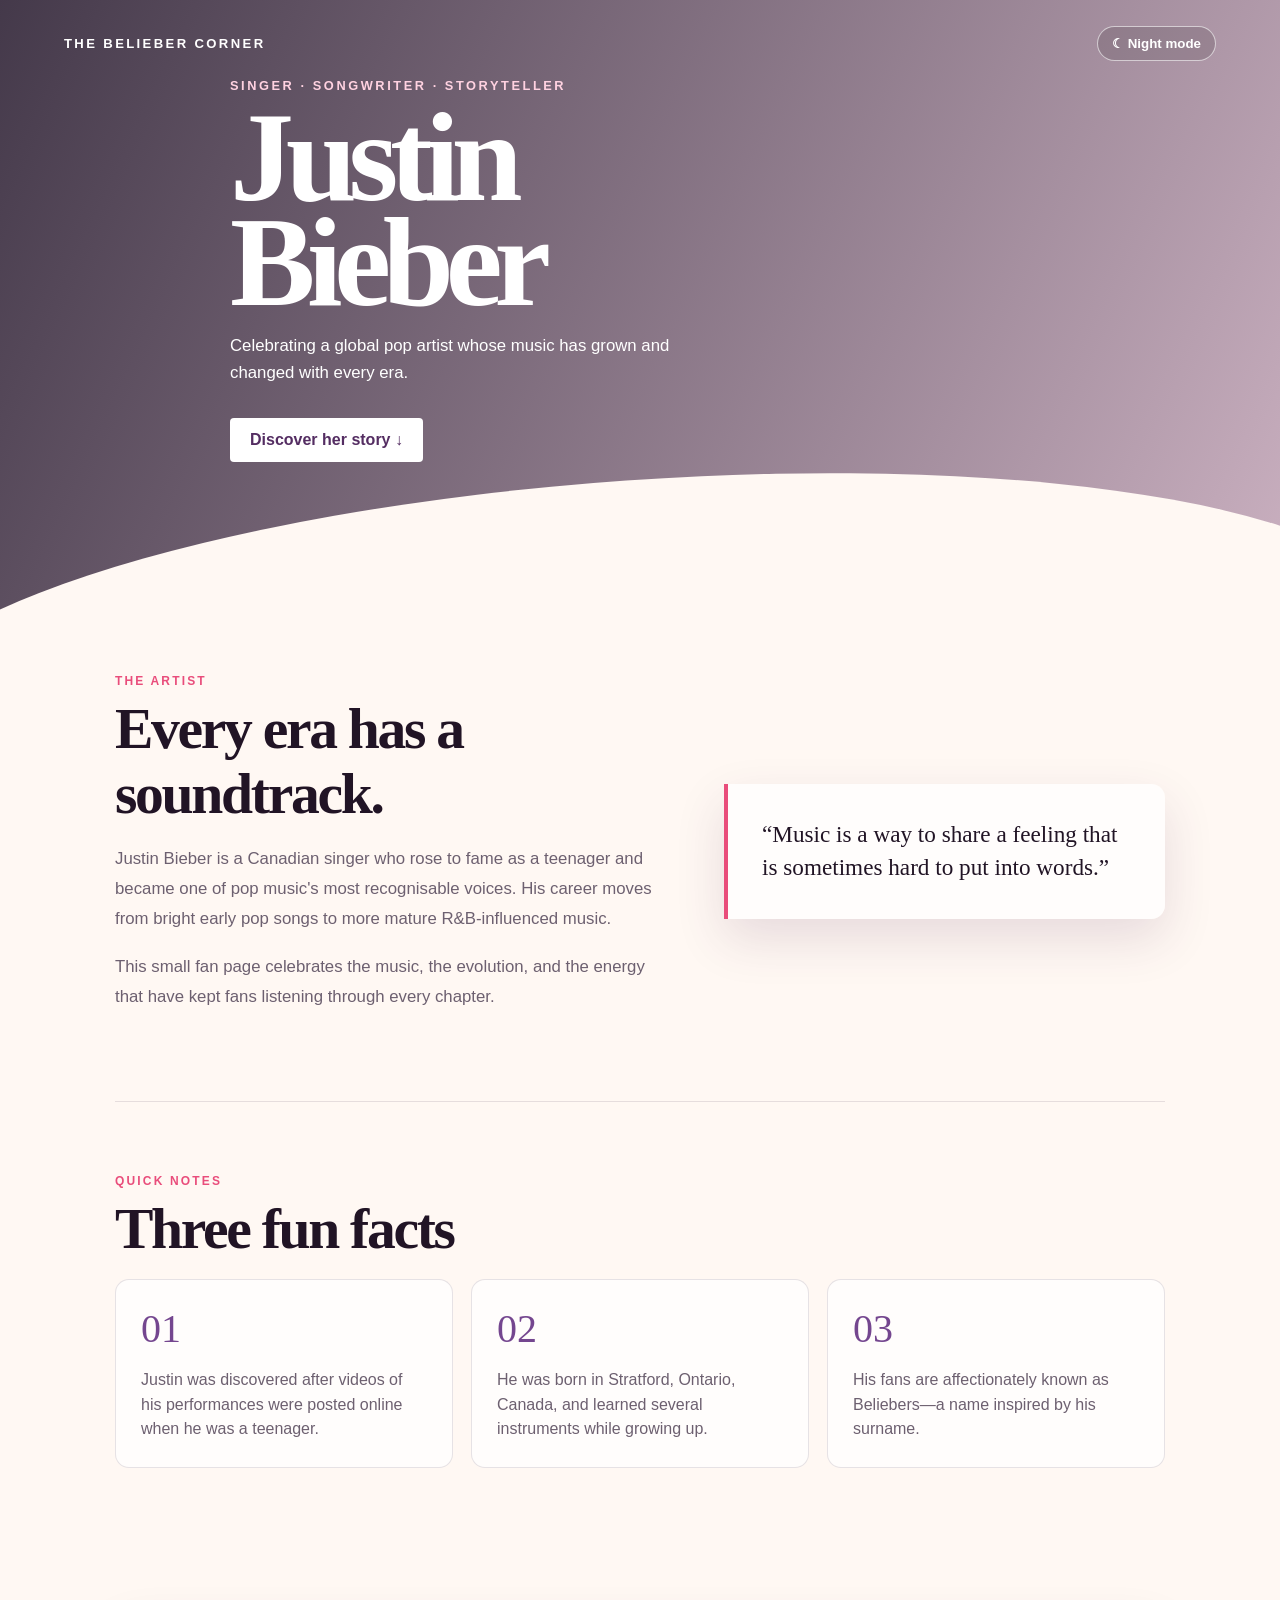
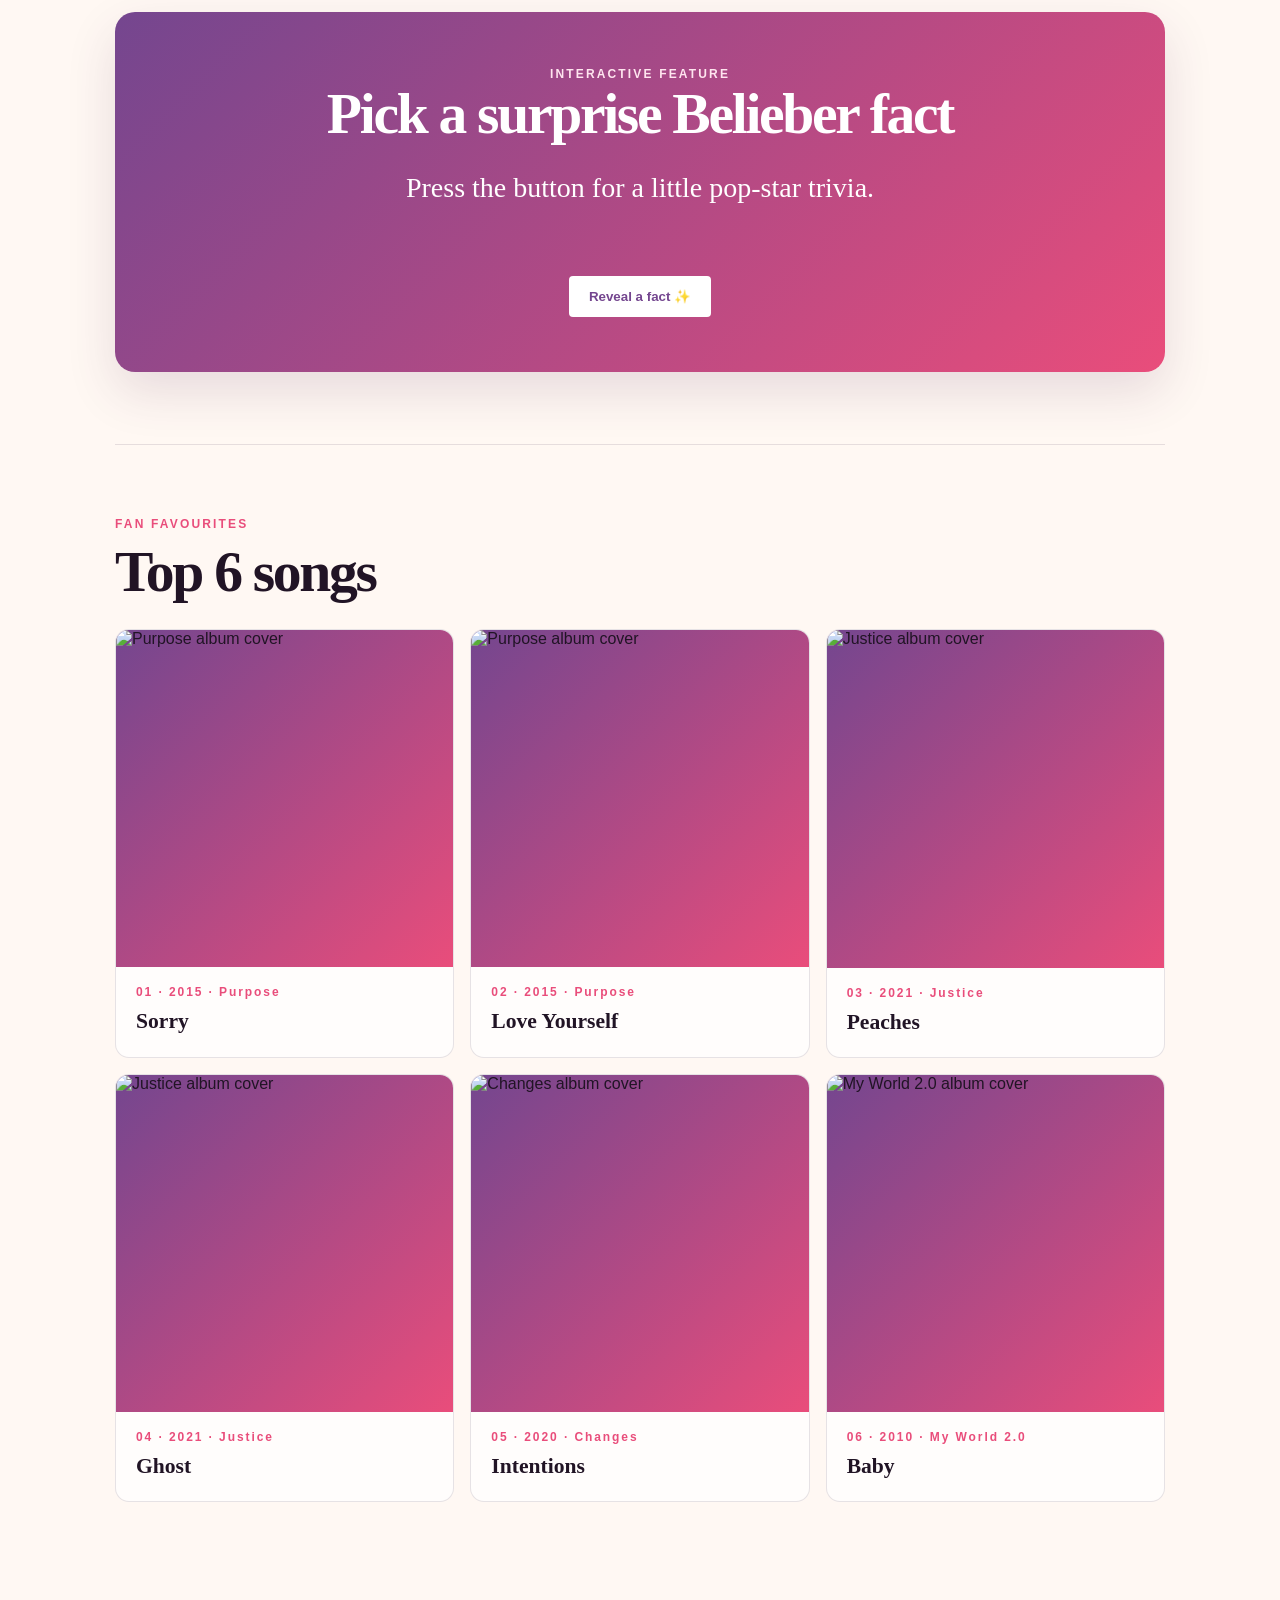
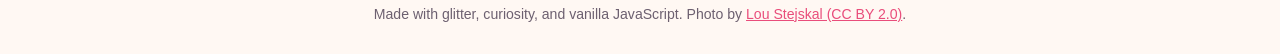
==== fanpage.html @ 817105a3 "Add Justin Bieber fan page" ====
<!DOCTYPE html>
<html lang="en">
<head>
  <meta charset="UTF-8">
  <meta name="viewport" content="width=device-width, initial-scale=1.0">
  <title>Justin Bieber | Fan Page</title>
  <style>
    :root {
      --ink: #211425;
      --paper: #fff8f3;
      --card: rgba(255, 255, 255, .74);
      --pink: #e94d7b;
      --purple: #74468f;
      --muted: #6d6070;
      --line: rgba(48, 25, 56, .12);
      --shadow: 0 20px 50px rgba(84, 39, 83, .14);
    }
    body.night {
      --ink: #fff5fc;
      --paper: #1c1525;
      --card: rgba(41, 29, 52, .78);
      --pink: #ff86ae;
      --purple: #c99cff;
      --muted: #d1c4d4;
      --line: rgba(255,255,255,.16);
      --shadow: 0 20px 50px rgba(0,0,0,.35);
    }
    * { box-sizing: border-box; }
    html { scroll-behavior: smooth; }
    body { margin: 0; color: var(--ink); background: var(--paper); font-family: Arial, Helvetica, sans-serif; transition: background .35s, color .35s; }
    .hero { min-height: 630px; position: relative; overflow: hidden; display: grid; align-items: center; background: linear-gradient(115deg, rgba(27,15,37,.82), rgba(105,43,98,.35)), url('https://live.staticflickr.com/1491/26577668795_113d9d55ae_o.jpg') center 28% / cover; color: white; }
    .hero::after { content: ''; position: absolute; inset: auto -10% -240px; height: 390px; background: var(--paper); border-radius: 50% 50% 0 0; transform: rotate(-4deg); }
    nav { position: absolute; top: 0; left: 0; right: 0; z-index: 2; display: flex; justify-content: space-between; align-items: center; padding: 26px max(5vw, 28px); }
    .logo { letter-spacing: .18em; font-weight: 800; font-size: .82rem; }
    .theme { border: 1px solid rgba(255,255,255,.6); border-radius: 999px; color: white; padding: 9px 14px; background: rgba(0,0,0,.12); cursor: pointer; font-weight: bold; }
    .hero-content { position: relative; z-index: 1; width: min(820px, 90vw); margin: 50px auto 140px; }
    .eyebrow { font-size: .8rem; letter-spacing: .2em; font-weight: bold; text-transform: uppercase; color: #ffd2e1; }
    h1 { margin: 12px 0; max-width: 600px; font-family: Georgia, 'Times New Roman', serif; font-size: clamp(4rem, 11vw, 8rem); line-height: .82; letter-spacing: -.065em; }
    .hero p { max-width: 440px; line-height: 1.65; font-size: 1.05rem; }
    .button { display: inline-block; margin-top: 14px; padding: 13px 20px; background: #fff; color: #542d62; border: 0; border-radius: 4px; text-decoration: none; cursor: pointer; font-weight: 800; transition: transform .2s; }
    .button:hover { transform: translateY(-3px); }
    main { width: min(1050px, 90vw); margin: -28px auto 0; position: relative; z-index: 3; }
    section { padding: 72px 0; }
    .section-label { text-transform: uppercase; color: var(--pink); font-size: .75rem; letter-spacing: .18em; font-weight: 800; }
    h2 { margin: 8px 0 18px; font-family: Georgia, 'Times New Roman', serif; font-size: clamp(2.25rem, 5vw, 3.6rem); letter-spacing: -.04em; }
    .intro { display: grid; grid-template-columns: 1.1fr .9fr; gap: 70px; align-items: center; }
    .intro p { line-height: 1.8; color: var(--muted); font-size: 1.05rem; }
    .quote { padding: 34px; border-left: 4px solid var(--pink); background: var(--card); box-shadow: var(--shadow); border-radius: 0 14px 14px 0; font-family: Georgia, serif; font-size: 1.45rem; line-height: 1.45; }
    .facts { border-top: 1px solid var(--line); }
    .fact-grid { display: grid; grid-template-columns: repeat(3, 1fr); gap: 18px; }
    .fact { min-height: 175px; padding: 25px; border: 1px solid var(--line); border-radius: 14px; background: var(--card); transition: transform .25s, border-color .25s; }
    .fact:hover { transform: translateY(-7px); border-color: var(--pink); }
    .fact-number { font-family: Georgia, serif; font-size: 2.5rem; color: var(--purple); }
    .fact p { margin-bottom: 0; line-height: 1.55; color: var(--muted); }
    .songs { border-top: 1px solid var(--line); }
    .song-list { padding: 0; margin: 25px 0 0; list-style: none; display: grid; grid-template-columns: repeat(3, 1fr); gap: 16px; }
    .song { overflow: hidden; border-radius: 14px; background: var(--card); border: 1px solid var(--line); }
    .cover { display: block; width: 100%; aspect-ratio: 1; object-fit: cover; background: linear-gradient(135deg, var(--purple), var(--pink)); }
    .song-info { padding: 18px 20px 22px; }
    .song span { display: block; color: var(--pink); font-size: .75rem; font-weight: bold; letter-spacing: .16em; }
    .song strong { display: block; margin-top: 10px; font-family: Georgia, serif; font-size: 1.35rem; }
    .interactive { text-align: center; border-radius: 20px; padding: 55px 26px; background: linear-gradient(135deg, var(--purple), var(--pink)); color: white; box-shadow: var(--shadow); }
    .interactive h2 { margin-top: 0; }
    #fact-display { min-height: 72px; max-width: 690px; margin: 22px auto; font-family: Georgia, serif; font-size: clamp(1.25rem, 3vw, 1.75rem); line-height: 1.45; }
    .interactive .button { color: var(--purple); }
    footer { padding: 32px; text-align: center; color: var(--muted); font-size: .88rem; }
    footer a { color: var(--pink); }
    @media (max-width: 700px) { .hero { min-height: 570px; background-position: 60% center; } .intro, .fact-grid, .song-list { grid-template-columns: 1fr; } .intro { gap: 28px; } section { padding: 48px 0; } }
  </style>
</head>
<body>
  <header class="hero">
    <nav><span class="logo">THE BELIEBER CORNER</span><button class="theme" id="theme-toggle" aria-label="Toggle color theme">☾ Night mode</button></nav>
    <div class="hero-content">
      <div class="eyebrow">Singer · Songwriter · Storyteller</div>
      <h1>Justin<br>Bieber</h1>
      <p>Celebrating a global pop artist whose music has grown and changed with every era.</p>
      <a class="button" href="#discover">Discover her story ↓</a>
    </div>
  </header>
  <main>
    <section class="intro" id="discover">
      <div><div class="section-label">The Artist</div><h2>Every era has a soundtrack.</h2><p>Justin Bieber is a Canadian singer who rose to fame as a teenager and became one of pop music's most recognisable voices. His career moves from bright early pop songs to more mature R&amp;B-influenced music.</p><p>This small fan page celebrates the music, the evolution, and the energy that have kept fans listening through every chapter.</p></div>
      <aside class="quote">“Music is a way to share a feeling that is sometimes hard to put into words.”</aside>
    </section>
    <section class="facts"><div class="section-label">Quick notes</div><h2>Three fun facts</h2>
      <div class="fact-grid">
        <article class="fact"><div class="fact-number">01</div><p>Justin was discovered after videos of his performances were posted online when he was a teenager.</p></article>
        <article class="fact"><div class="fact-number">02</div><p>He was born in Stratford, Ontario, Canada, and learned several instruments while growing up.</p></article>
        <article class="fact"><div class="fact-number">03</div><p>His fans are affectionately known as Beliebers—a name inspired by his surname.</p></article>
      </div>
    </section>
    <section><div class="interactive"><div class="section-label" style="color:#ffe5ef">Interactive feature</div><h2>Pick a surprise Belieber fact</h2><p id="fact-display" aria-live="polite">Press the button for a little pop-star trivia.</p><button class="button" id="fact-button">Reveal a fact ✨</button></div></section>
    <section class="songs"><div class="section-label">Fan favourites</div><h2>Top 6 songs</h2>
      <ol class="song-list">
        <li class="song"><img class="cover" src="https://en.wikipedia.org/wiki/Special:FilePath/Justin_Bieber_-_Purpose_(Official_Album_Cover).png" alt="Purpose album cover"><div class="song-info"><span>01 · 2015 · Purpose</span><strong>Sorry</strong></div></li>
        <li class="song"><img class="cover" src="https://en.wikipedia.org/wiki/Special:FilePath/Justin_Bieber_-_Purpose_(Official_Album_Cover).png" alt="Purpose album cover"><div class="song-info"><span>02 · 2015 · Purpose</span><strong>Love Yourself</strong></div></li>
        <li class="song"><img class="cover" src="https://en.wikipedia.org/wiki/Special:FilePath/Justin_Bieber_-_Justice.png" alt="Justice album cover"><div class="song-info"><span>03 · 2021 · Justice</span><strong>Peaches</strong></div></li>
        <li class="song"><img class="cover" src="https://en.wikipedia.org/wiki/Special:FilePath/Justin_Bieber_-_Justice.png" alt="Justice album cover"><div class="song-info"><span>04 · 2021 · Justice</span><strong>Ghost</strong></div></li>
        <li class="song"><img class="cover" src="https://en.wikipedia.org/wiki/Special:FilePath/Justin_Bieber_-_Changes.png" alt="Changes album cover"><div class="song-info"><span>05 · 2020 · Changes</span><strong>Intentions</strong></div></li>
          <li class="song"><img class="cover" src="https://www.kindpng.com/picc/m/205-2058708_justin-bieber-my-world-2-0-album-cover-hd.png" alt="My World 2.0 album cover"><div class="song-info"><span>06 · 2010 · My World 2.0</span><strong>Baby</strong></div></li>
      </ol>
    </section>
  </main>
  <footer>Made with glitter, curiosity, and vanilla JavaScript. Photo by <a href="https://commons.wikimedia.org/wiki/File:Justin_Bieber_in_2015.jpg" target="_blank" rel="noopener">Lou Stejskal (CC BY 2.0)</a>.</footer>
  <script>
    const facts = [
      'Justin was discovered through performance videos uploaded to YouTube.',
      'He can play guitar, piano, drums, and trumpet.',
      'His hometown is Stratford, in the Canadian province of Ontario.',
      'His debut single “One Time” was released when he was just 15 years old.',
      'Beliebers is the fan name used by Justin Bieber’s supporters.'
    ];
    let previous = -1;
    document.getElementById('fact-button').addEventListener('click', () => {
      let next;
      do { next = Math.floor(Math.random() * facts.length); } while (next === previous);
      previous = next;
      document.getElementById('fact-display').textContent = facts[next];
    });
    document.getElementById('theme-toggle').addEventListener('click', () => {
      document.body.classList.toggle('night');
      const dark = document.body.classList.contains('night');
      document.getElementById('theme-toggle').textContent = dark ? '☀ Day mode' : '☾ Night mode';
    });
  </script>
</body>
</html>
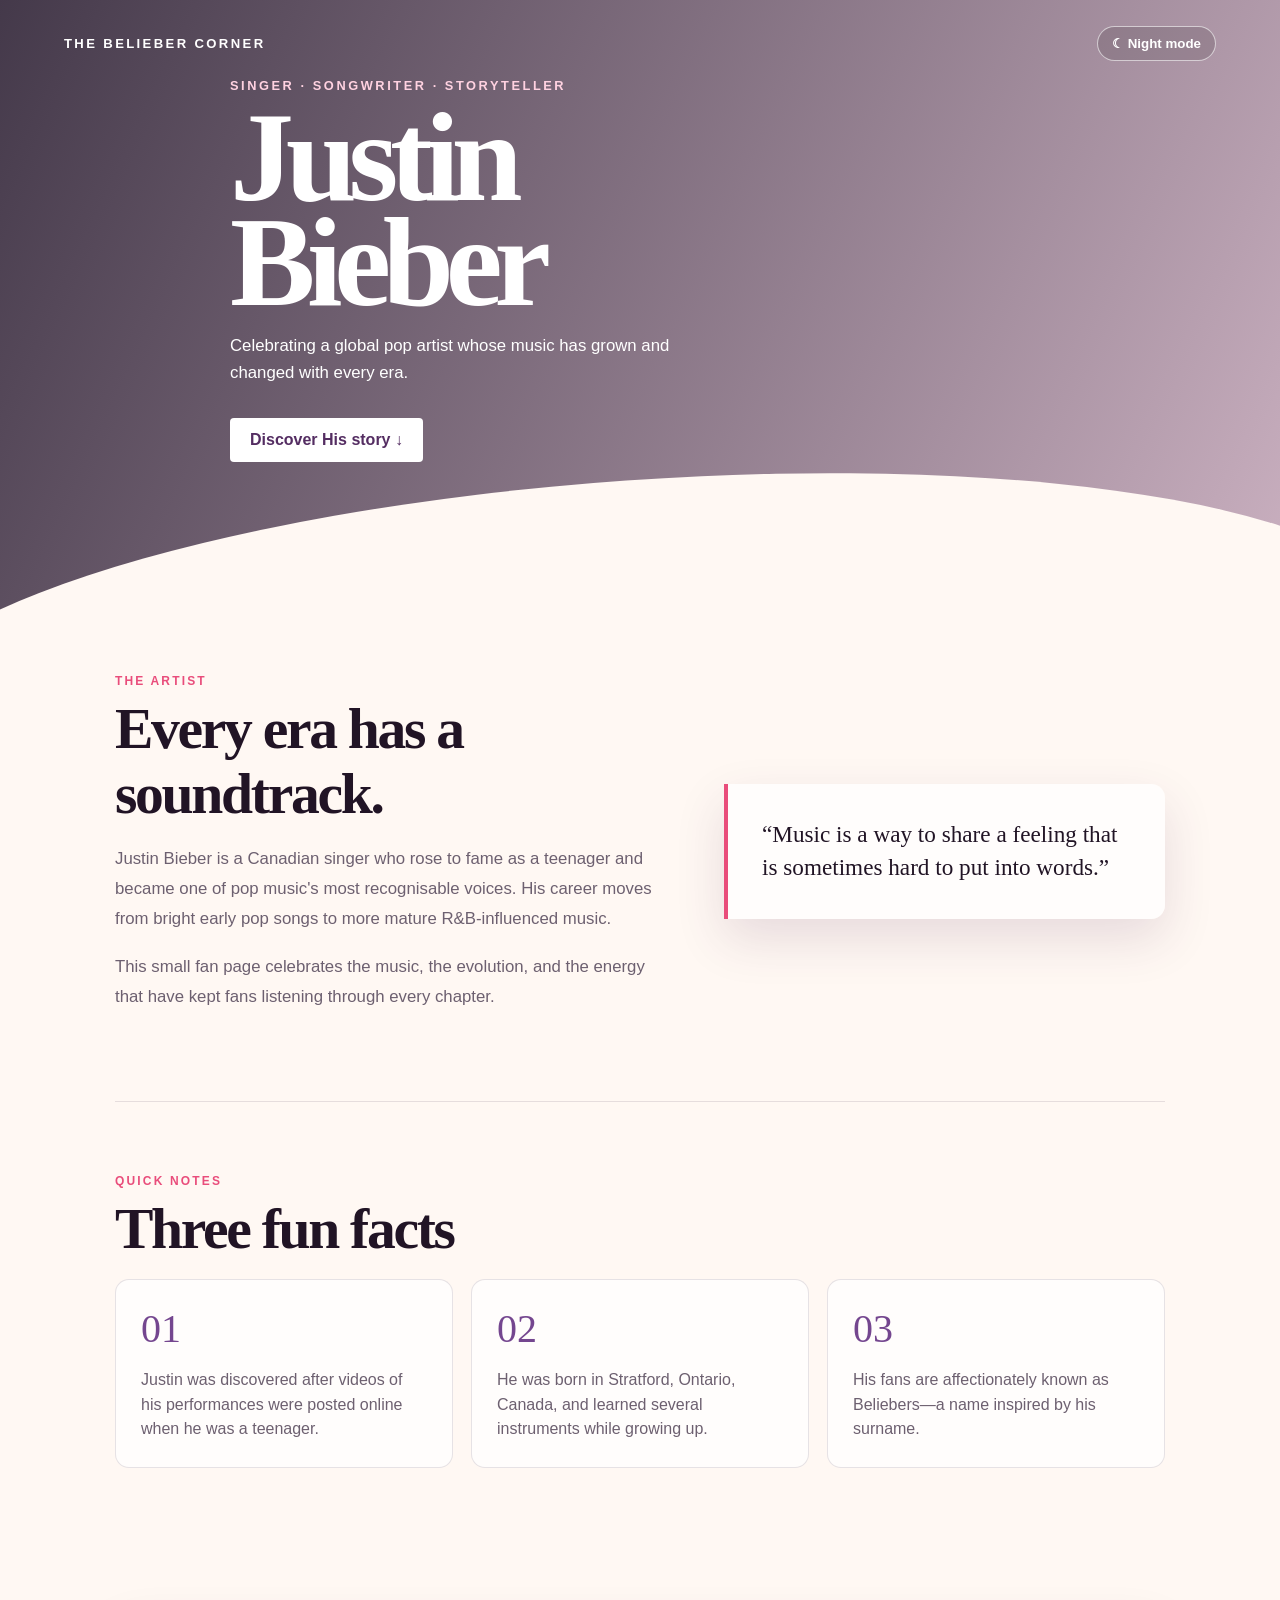
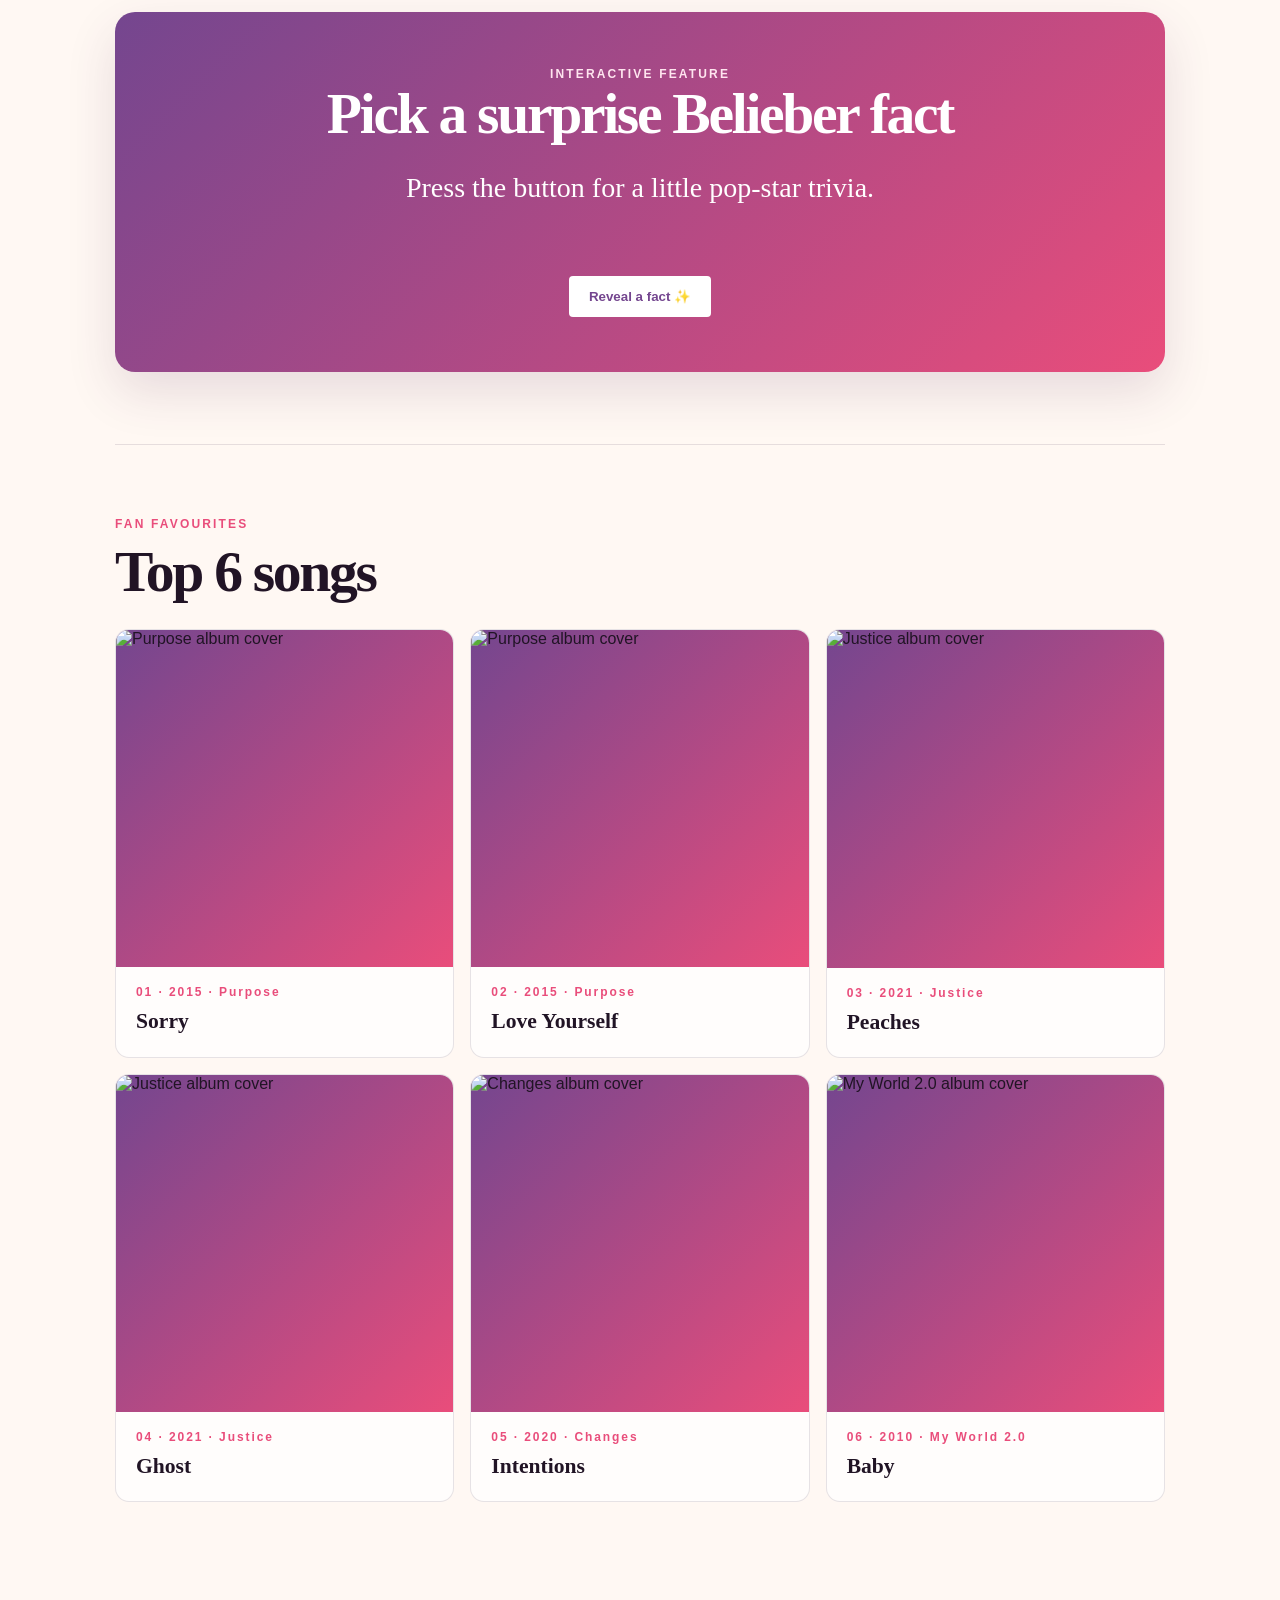
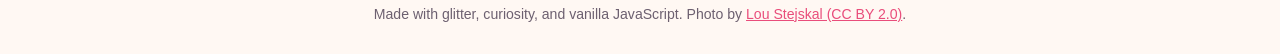
==== commit 33c1fdce: "update fanpage.html" ====
--- a/fanpage.html
+++ b/fanpage.html
@@ -75,7 +75,7 @@
       <div class="eyebrow">Singer · Songwriter · Storyteller</div>
       <h1>Justin<br>Bieber</h1>
       <p>Celebrating a global pop artist whose music has grown and changed with every era.</p>
-      <a class="button" href="#discover">Discover her story ↓</a>
+      <a class="button" href="#discover">Discover His story ↓</a>
     </div>
   </header>
   <main>
